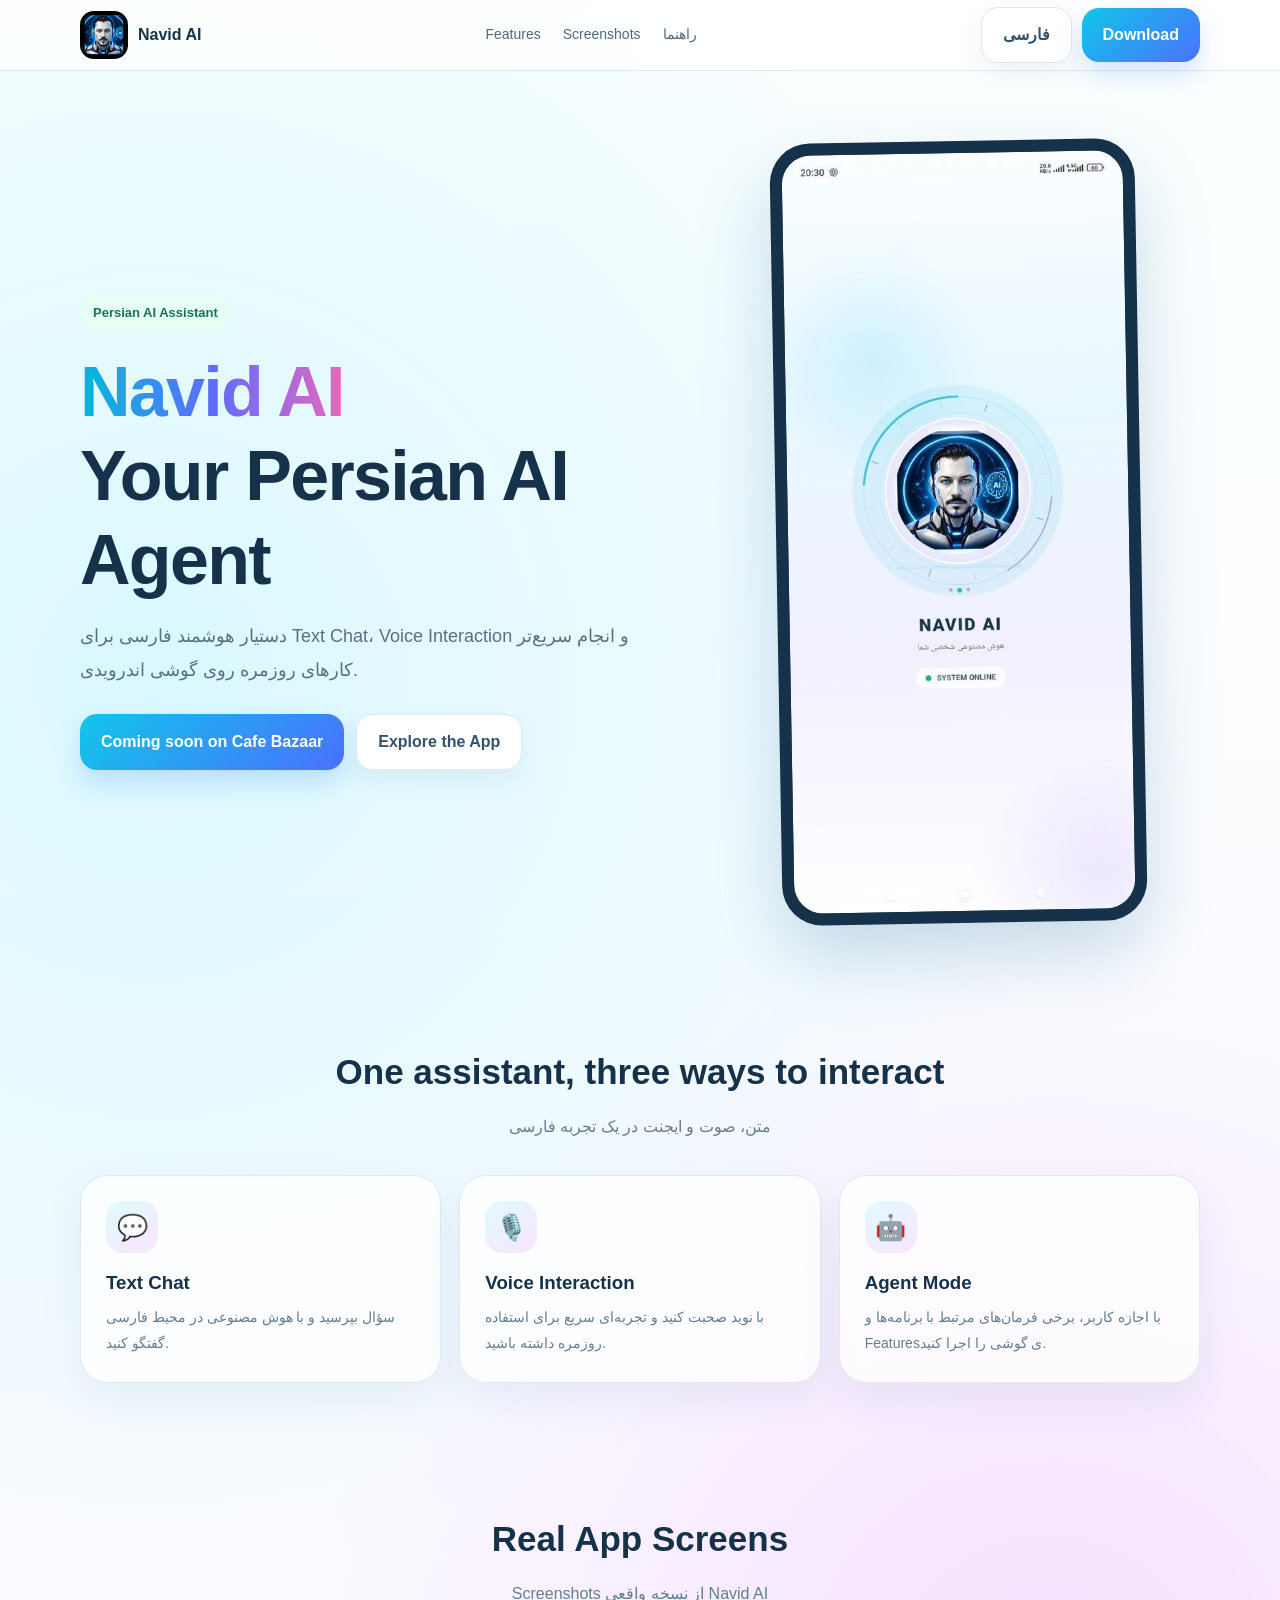
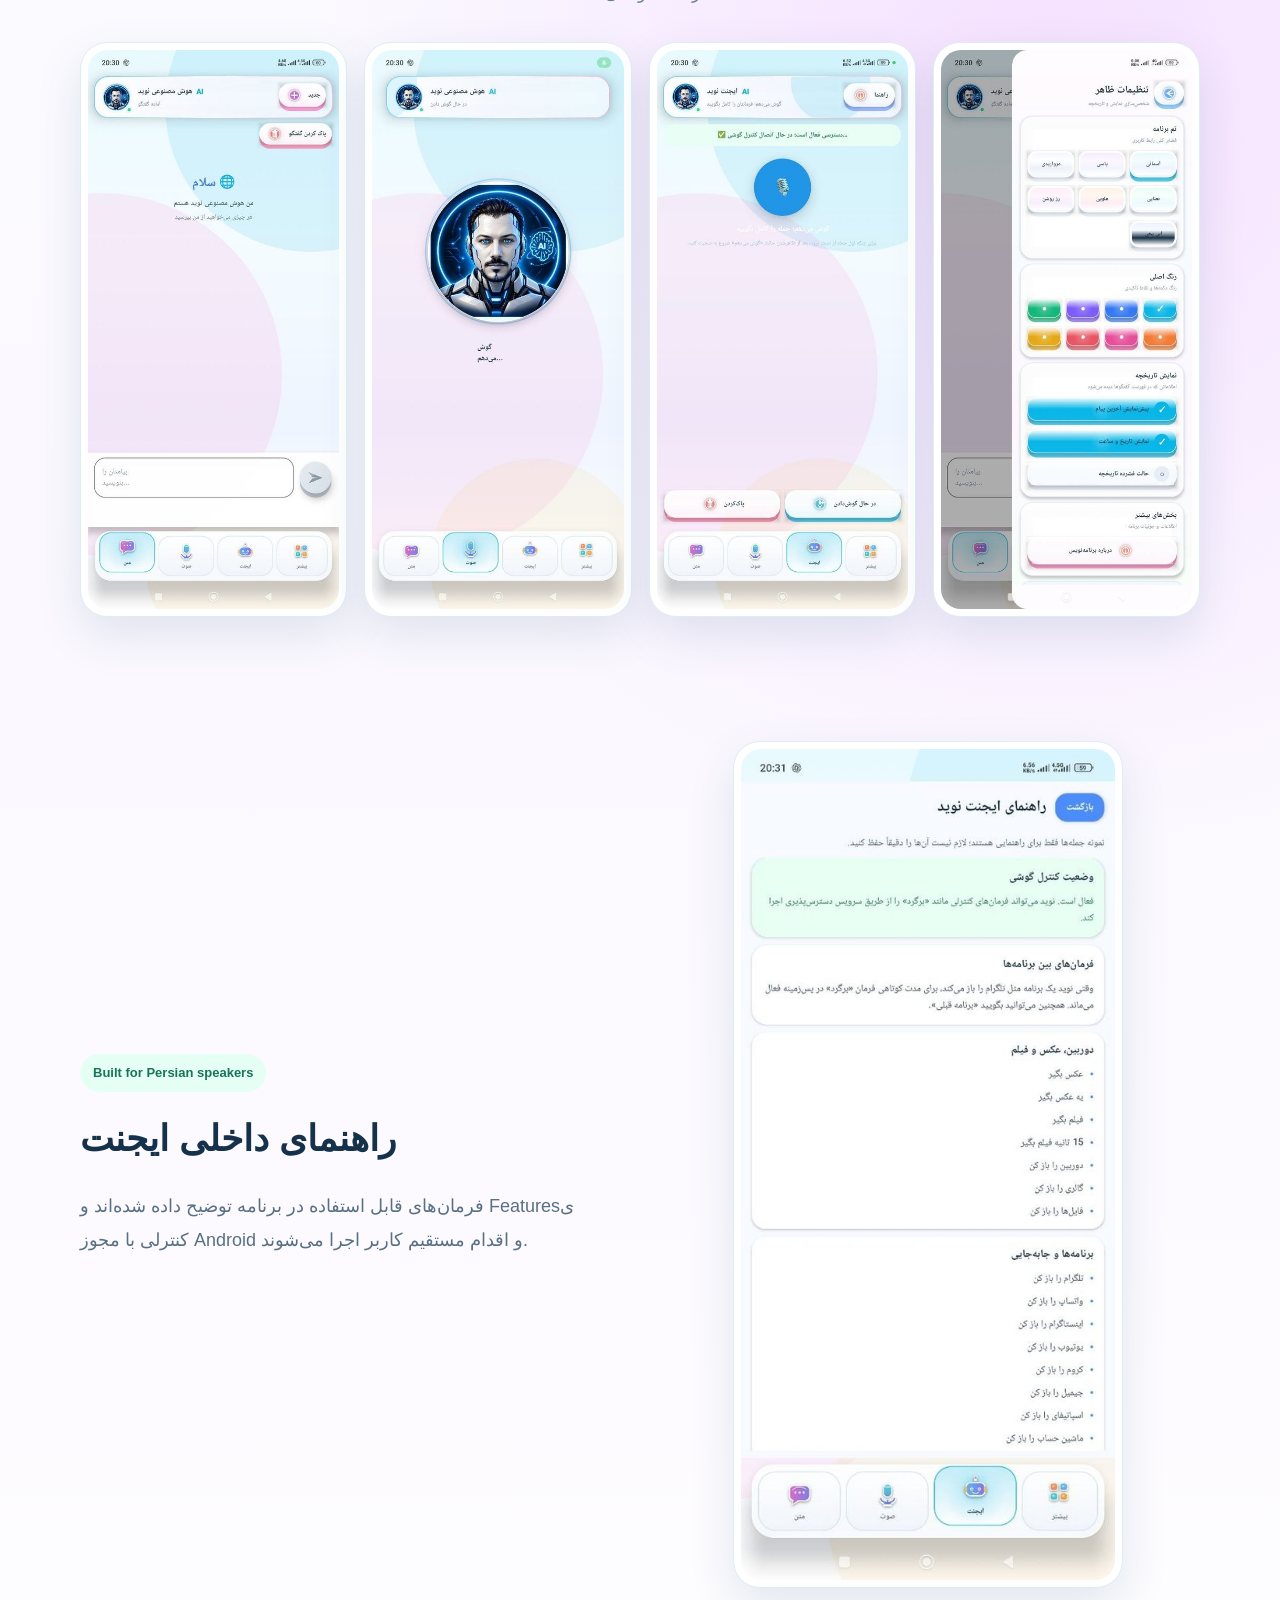
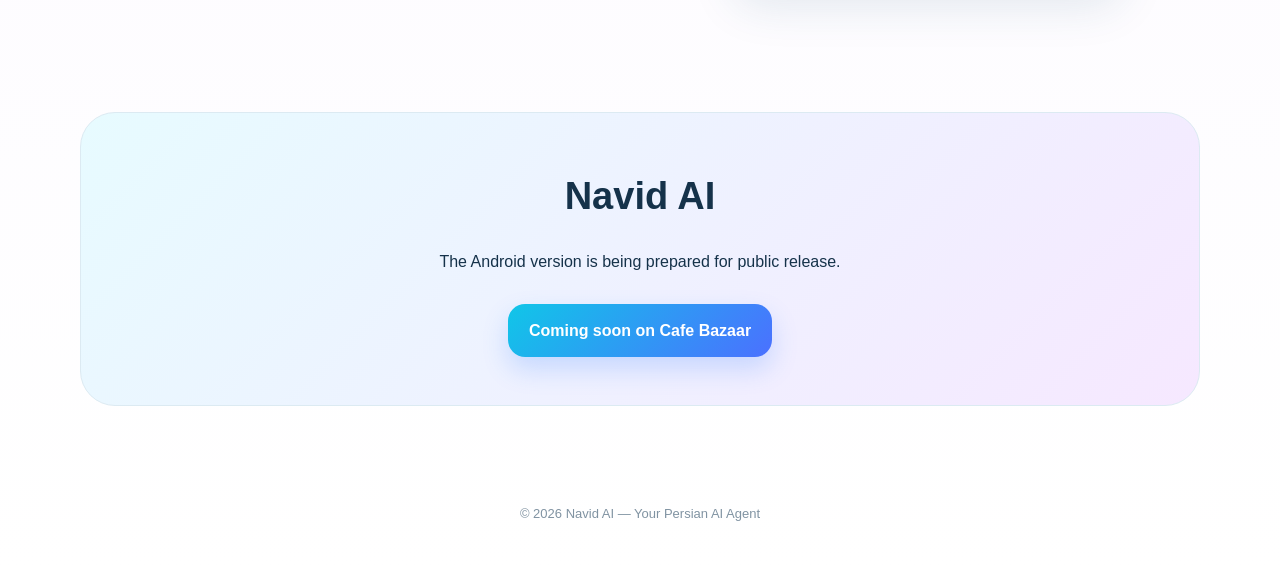
==== en/index.html @ 3cb5681d "Add files via upload" ====
<!doctype html><html lang="en" dir="ltr"><head><meta charset="utf-8"><meta name="viewport" content="width=device-width,initial-scale=1"><meta name="theme-color" content="#f3fbff"><title>Navid AI | Persian AI Agent</title><meta name="description" content="Navid AI is a Persian AI assistant for text chat, voice interaction, and smart everyday tasks on Android."><style>
:root{--ink:#15324a;--muted:#667d90;--cyan:#10c6e8;--blue:#4b70ff;--pink:#f36fc4;--line:#dceaf2}*{box-sizing:border-box}html{scroll-behavior:smooth}body{margin:0;font-family:Tahoma,'Segoe UI',sans-serif;color:var(--ink);background:radial-gradient(circle at 12% 18%,#d9f8ff 0,transparent 28%),radial-gradient(circle at 82% 45%,#f5e0ff 0,transparent 32%),linear-gradient(#fbffff,#fbf8ff 62%,#fff);line-height:1.85}a{color:inherit;text-decoration:none}.wrap{width:min(1120px,92%);margin:auto}nav{position:sticky;top:0;z-index:20;background:#ffffffcc;backdrop-filter:blur(15px);border-bottom:1px solid var(--line)}.nav{min-height:70px;display:flex;align-items:center;justify-content:space-between;gap:18px}.brand{display:flex;align-items:center;gap:10px;font-weight:900}.brand img{width:48px;height:48px;border-radius:14px}.links{display:flex;gap:22px;font-size:14px;color:#50697c}.btn{display:inline-flex;justify-content:center;align-items:center;padding:12px 21px;border-radius:17px;background:linear-gradient(135deg,var(--cyan),var(--blue));color:white;font-weight:800;box-shadow:0 12px 26px #2a78ff35}.ghost{background:white;color:#31536c;border:1px solid var(--line);box-shadow:0 10px 24px #1b5d8014}.hero{padding:70px 0 55px}.grid{display:grid;grid-template-columns:1.1fr .9fr;gap:48px;align-items:center}.badge{display:inline-block;padding:7px 13px;border-radius:999px;background:#e6fff5;color:#16745a;font-size:13px;font-weight:800}h1{font-size:clamp(39px,6vw,70px);line-height:1.2;margin:18px 0 12px;letter-spacing:-1.7px}.grad{background:linear-gradient(90deg,#04b9da,#5e6cff,#e968ba);-webkit-background-clip:text;color:transparent}.lead{font-size:18px;color:#587083;max-width:650px}.actions{display:flex;gap:12px;flex-wrap:wrap;margin-top:27px}.phone{width:min(365px,88vw);margin:auto;padding:12px;border-radius:40px;background:#16324a;box-shadow:0 32px 75px #1a66973b;transform:rotate(-1deg)}.phone img{width:100%;display:block;border-radius:29px}section{padding:62px 0}.title{text-align:center;margin-bottom:34px}.title h2{font-size:35px;margin:0 0 7px}.title p{margin:0;color:var(--muted)}.features{display:grid;grid-template-columns:repeat(3,1fr);gap:18px}.card{background:#ffffffcf;border:1px solid var(--line);border-radius:27px;padding:25px;box-shadow:0 16px 42px #1d557713}.ico{width:52px;height:52px;border-radius:17px;display:grid;place-items:center;font-size:25px;background:linear-gradient(145deg,#e0fbff,#fae4ff)}.card h3{margin:13px 0 4px}.card p{margin:0;color:#667d90;font-size:14px}.gallery{display:grid;grid-template-columns:repeat(4,1fr);gap:17px;align-items:start}.shot{background:white;padding:7px;border-radius:27px;border:1px solid #e0ecf2;box-shadow:0 18px 45px #1d557720}.shot img{width:100%;display:block;border-radius:20px}.split{display:grid;grid-template-columns:1fr 1fr;gap:30px;align-items:center}.split .shot{max-width:390px;margin:auto}.cta{text-align:center;background:linear-gradient(135deg,#e7fbff,#f6e8ff);border:1px solid var(--line);border-radius:35px;padding:48px 22px}.cta h2{font-size:38px;margin:0}footer{padding:34px 0 46px;text-align:center;color:#8093a2;font-size:13px}@media(max-width:850px){.links{display:none}.grid,.split{grid-template-columns:1fr}.hero-copy{text-align:center}.lead{margin:auto}.actions{justify-content:center}.features{grid-template-columns:1fr}.gallery{grid-template-columns:repeat(2,1fr)}}@media(max-width:520px){.gallery{gap:9px}.shot{padding:4px;border-radius:17px}.shot img{border-radius:13px}.title h2{font-size:29px}}
</style></head><body><nav><div class="wrap nav"><div class="brand"><img src="[data-uri]" alt="Navid AI"><span>Navid AI</span></div><div class="links"><a href="#features">Features</a><a href="#screens">Screenshots</a><a href="#guide">راهنما</a></div><div style="display:flex;gap:10px;align-items:center"><a class="btn ghost" href="../">فارسی</a><a class="btn" href="#download">Download</a></div></div></nav>
<header class="hero"><div class="wrap grid"><div class="hero-copy"><span class="badge">Persian AI Assistant</span><h1><span class="grad">Navid AI</span><br>Your Persian AI Agent</h1><p class="lead">دستیار هوشمند فارسی برای Text Chat، Voice Interaction و انجام سریع‌تر کارهای روزمره روی گوشی اندرویدی.</p><div class="actions"><a class="btn" href="#download">Coming soon on Cafe Bazaar</a><a class="btn ghost" href="#screens">Explore the App</a></div></div><div class="phone"><img src="[data-uri]" alt="Navid AI"></div></div></header>
<section id="features"><div class="wrap"><div class="title"><h2>One assistant, three ways to interact</h2><p>متن، صوت و ایجنت در یک تجربه فارسی</p></div><div class="features"><div class="card"><div class="ico">💬</div><h3>Text Chat</h3><p>سؤال بپرسید و با هوش مصنوعی در محیط فارسی گفتگو کنید.</p></div><div class="card"><div class="ico">🎙️</div><h3>Voice Interaction</h3><p>با نوید صحبت کنید و تجربه‌ای سریع برای استفاده روزمره داشته باشید.</p></div><div class="card"><div class="ico">🤖</div><h3>Agent Mode</h3><p>با اجازه کاربر، برخی فرمان‌های مرتبط با برنامه‌ها و Featuresی گوشی را اجرا کنید.</p></div></div></div></section>
<section id="screens"><div class="wrap"><div class="title"><h2>Real App Screens</h2><p>Screenshots از نسخه واقعی Navid AI</p></div><div class="gallery"><div class="shot"><img src="[data-uri]" alt="متن"></div><div class="shot"><img src="[data-uri]" alt="صوت"></div><div class="shot"><img src="[data-uri]" alt="ایجنت"></div><div class="shot"><img src="[data-uri]" alt="تنظیمات"></div></div></div></section>
<section id="guide"><div class="wrap split"><div><span class="badge">Built for Persian speakers</span><h2 style="font-size:36px;margin:14px 0 10px">راهنمای داخلی ایجنت</h2><p class="lead">فرمان‌های قابل استفاده در برنامه توضیح داده شده‌اند و Featuresی کنترلی با مجوز Android و اقدام مستقیم کاربر اجرا می‌شوند.</p></div><div class="shot"><img src="[data-uri]" alt="Agent guide"></div></div></section>
<section id="download"><div class="wrap"><div class="cta"><h2>Navid AI</h2><p>The Android version is being prepared for public release.</p><div class="actions" style="justify-content:center"><span class="btn">Coming soon on Cafe Bazaar</span></div></div></div></section><footer><div class="wrap">© 2026 Navid AI — Your Persian AI Agent</div></footer></body></html>
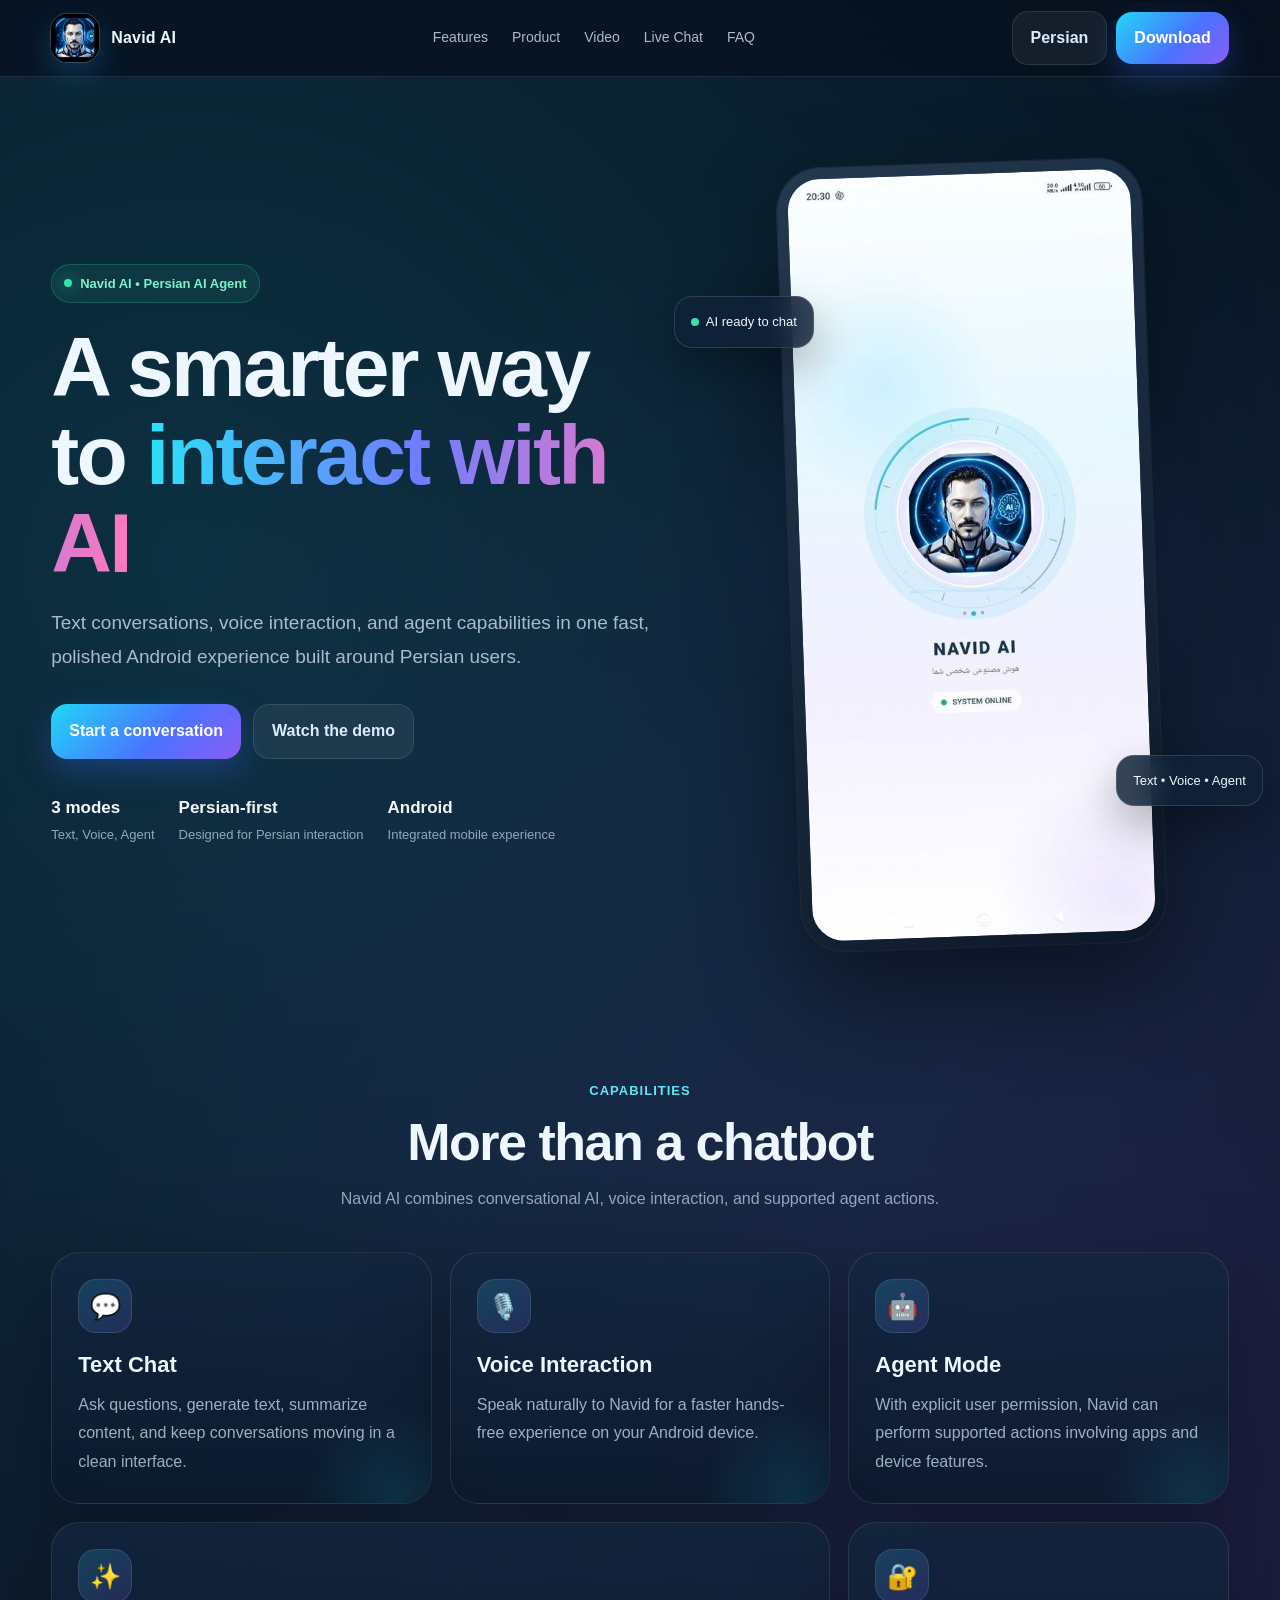
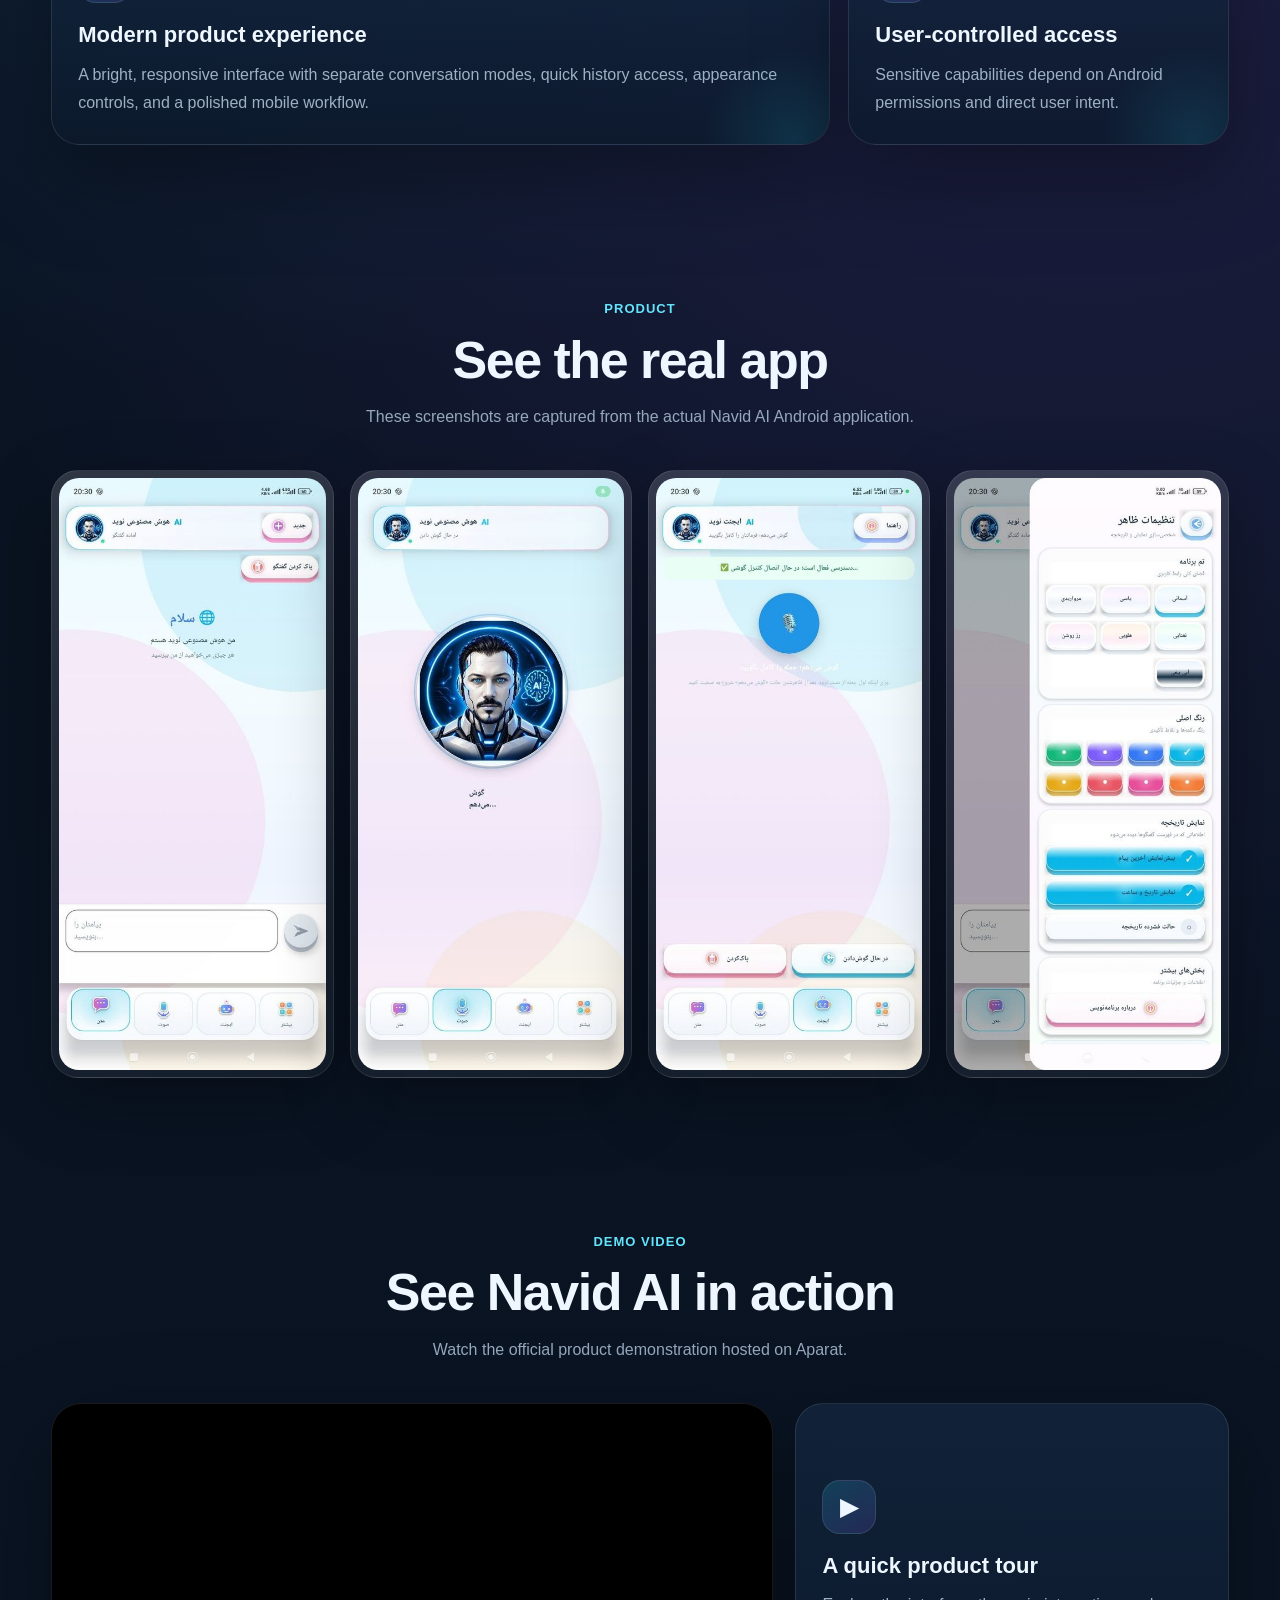
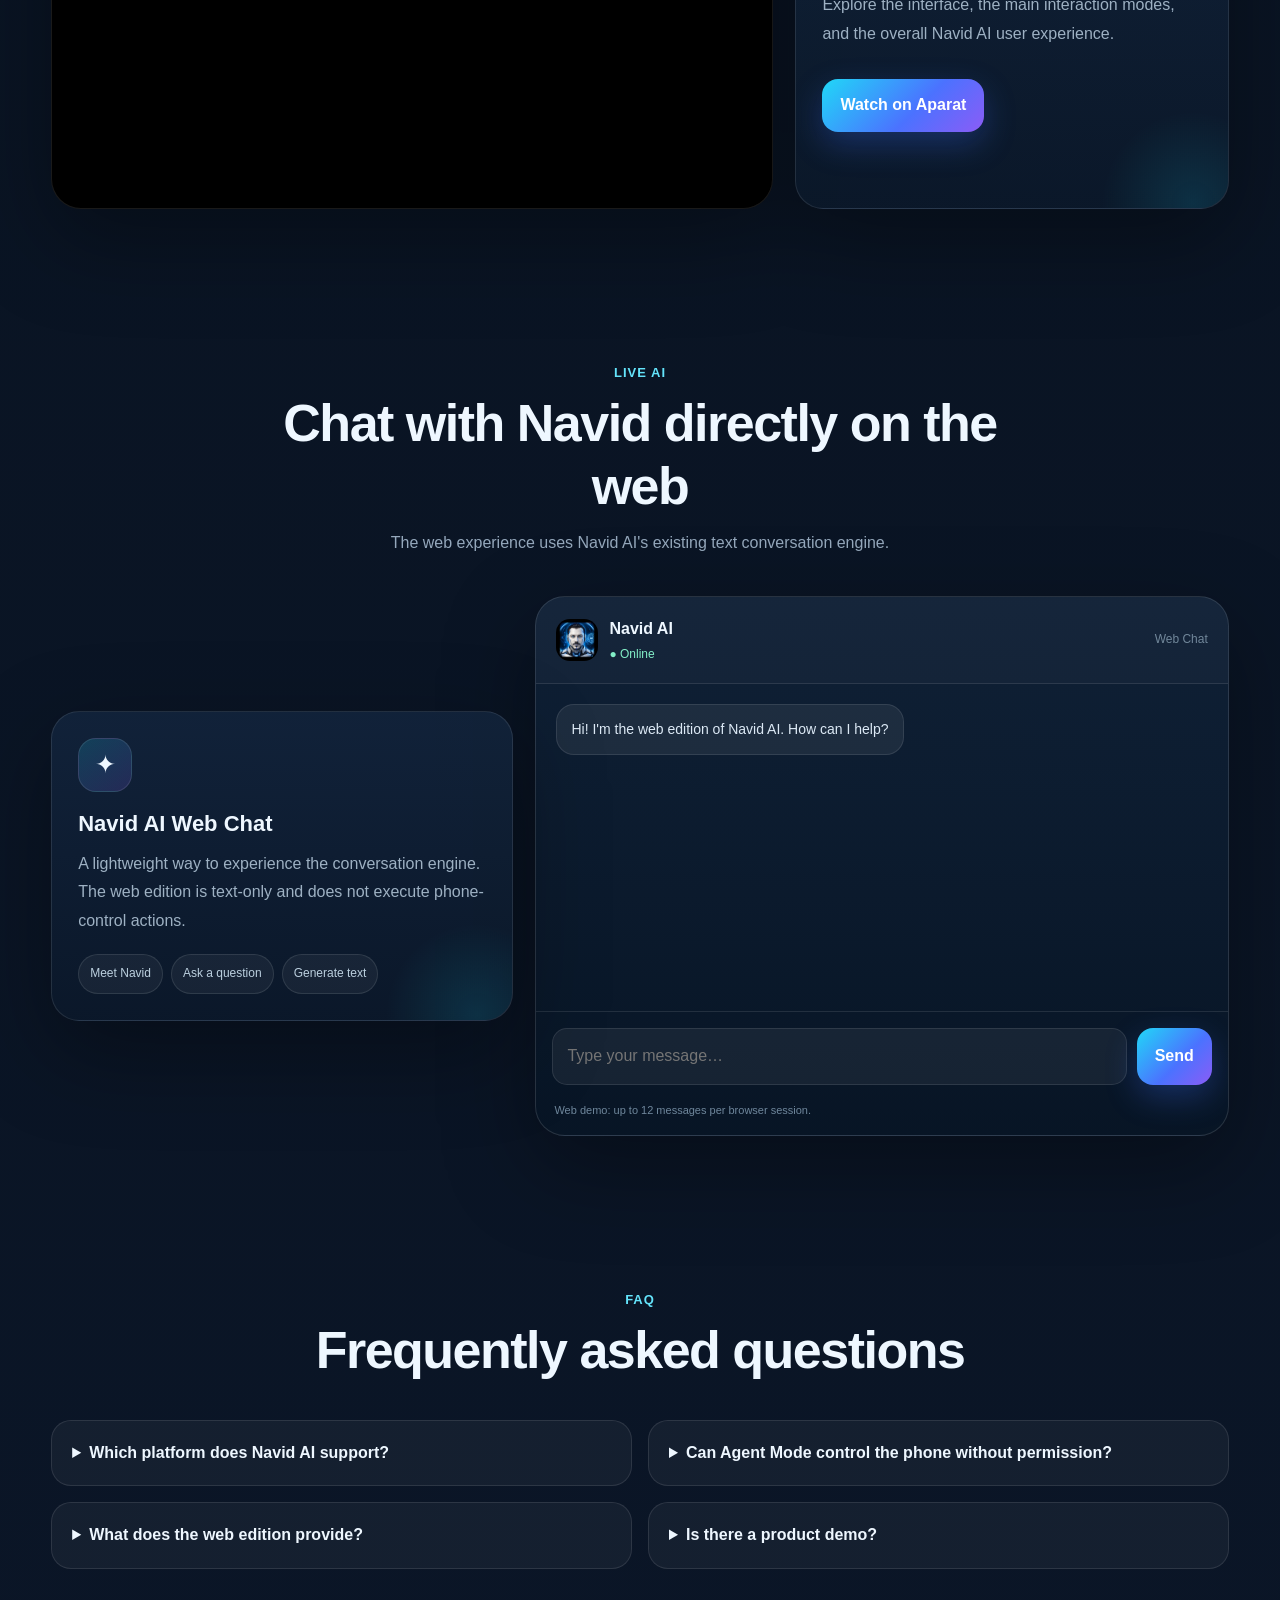
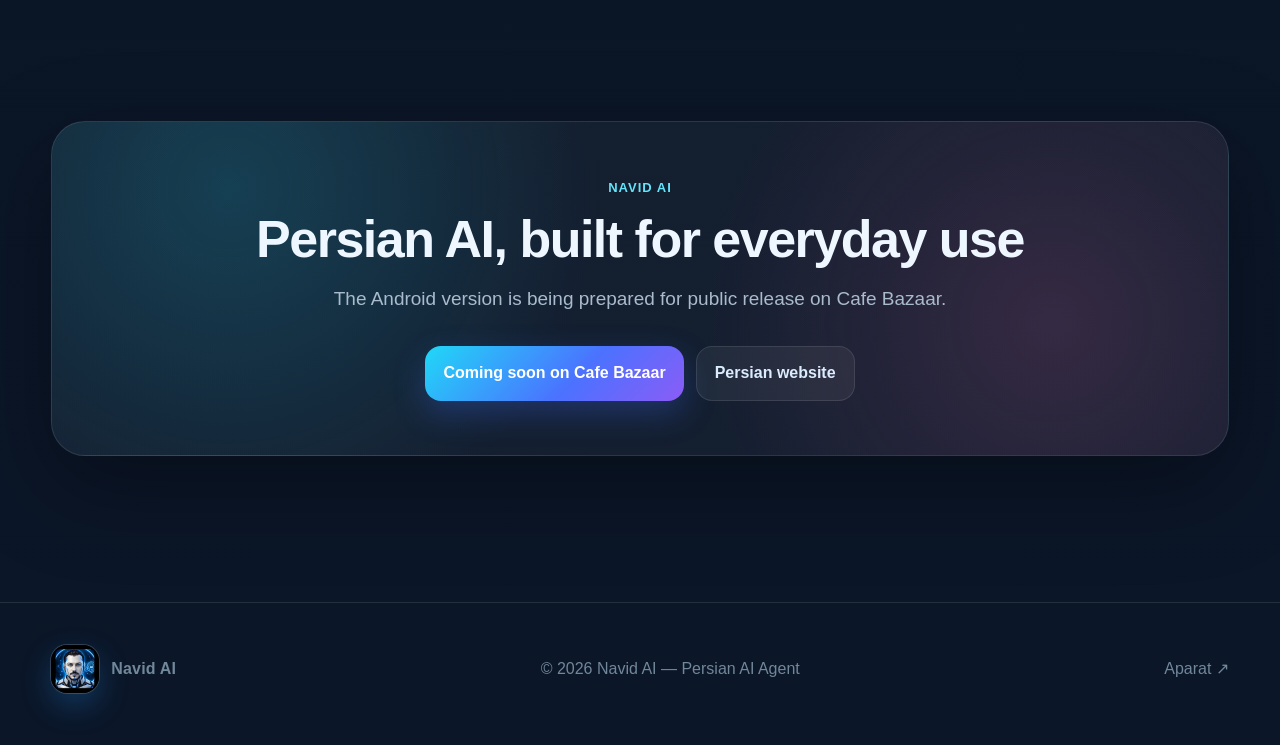
==== commit 03eb0207: "Upgrade English website and remove Persian copy" ====
--- a/en/index.html
+++ b/en/index.html
@@ -1,8 +1,198 @@
-<!doctype html><html lang="en" dir="ltr"><head><meta charset="utf-8"><meta name="viewport" content="width=device-width,initial-scale=1"><meta name="theme-color" content="#f3fbff"><title>Navid AI | Persian AI Agent</title><meta name="description" content="Navid AI is a Persian AI assistant for text chat, voice interaction, and smart everyday tasks on Android."><style>
-:root{--ink:#15324a;--muted:#667d90;--cyan:#10c6e8;--blue:#4b70ff;--pink:#f36fc4;--line:#dceaf2}*{box-sizing:border-box}html{scroll-behavior:smooth}body{margin:0;font-family:Tahoma,'Segoe UI',sans-serif;color:var(--ink);background:radial-gradient(circle at 12% 18%,#d9f8ff 0,transparent 28%),radial-gradient(circle at 82% 45%,#f5e0ff 0,transparent 32%),linear-gradient(#fbffff,#fbf8ff 62%,#fff);line-height:1.85}a{color:inherit;text-decoration:none}.wrap{width:min(1120px,92%);margin:auto}nav{position:sticky;top:0;z-index:20;background:#ffffffcc;backdrop-filter:blur(15px);border-bottom:1px solid var(--line)}.nav{min-height:70px;display:flex;align-items:center;justify-content:space-between;gap:18px}.brand{display:flex;align-items:center;gap:10px;font-weight:900}.brand img{width:48px;height:48px;border-radius:14px}.links{display:flex;gap:22px;font-size:14px;color:#50697c}.btn{display:inline-flex;justify-content:center;align-items:center;padding:12px 21px;border-radius:17px;background:linear-gradient(135deg,var(--cyan),var(--blue));color:white;font-weight:800;box-shadow:0 12px 26px #2a78ff35}.ghost{background:white;color:#31536c;border:1px solid var(--line);box-shadow:0 10px 24px #1b5d8014}.hero{padding:70px 0 55px}.grid{display:grid;grid-template-columns:1.1fr .9fr;gap:48px;align-items:center}.badge{display:inline-block;padding:7px 13px;border-radius:999px;background:#e6fff5;color:#16745a;font-size:13px;font-weight:800}h1{font-size:clamp(39px,6vw,70px);line-height:1.2;margin:18px 0 12px;letter-spacing:-1.7px}.grad{background:linear-gradient(90deg,#04b9da,#5e6cff,#e968ba);-webkit-background-clip:text;color:transparent}.lead{font-size:18px;color:#587083;max-width:650px}.actions{display:flex;gap:12px;flex-wrap:wrap;margin-top:27px}.phone{width:min(365px,88vw);margin:auto;padding:12px;border-radius:40px;background:#16324a;box-shadow:0 32px 75px #1a66973b;transform:rotate(-1deg)}.phone img{width:100%;display:block;border-radius:29px}section{padding:62px 0}.title{text-align:center;margin-bottom:34px}.title h2{font-size:35px;margin:0 0 7px}.title p{margin:0;color:var(--muted)}.features{display:grid;grid-template-columns:repeat(3,1fr);gap:18px}.card{background:#ffffffcf;border:1px solid var(--line);border-radius:27px;padding:25px;box-shadow:0 16px 42px #1d557713}.ico{width:52px;height:52px;border-radius:17px;display:grid;place-items:center;font-size:25px;background:linear-gradient(145deg,#e0fbff,#fae4ff)}.card h3{margin:13px 0 4px}.card p{margin:0;color:#667d90;font-size:14px}.gallery{display:grid;grid-template-columns:repeat(4,1fr);gap:17px;align-items:start}.shot{background:white;padding:7px;border-radius:27px;border:1px solid #e0ecf2;box-shadow:0 18px 45px #1d557720}.shot img{width:100%;display:block;border-radius:20px}.split{display:grid;grid-template-columns:1fr 1fr;gap:30px;align-items:center}.split .shot{max-width:390px;margin:auto}.cta{text-align:center;background:linear-gradient(135deg,#e7fbff,#f6e8ff);border:1px solid var(--line);border-radius:35px;padding:48px 22px}.cta h2{font-size:38px;margin:0}footer{padding:34px 0 46px;text-align:center;color:#8093a2;font-size:13px}@media(max-width:850px){.links{display:none}.grid,.split{grid-template-columns:1fr}.hero-copy{text-align:center}.lead{margin:auto}.actions{justify-content:center}.features{grid-template-columns:1fr}.gallery{grid-template-columns:repeat(2,1fr)}}@media(max-width:520px){.gallery{gap:9px}.shot{padding:4px;border-radius:17px}.shot img{border-radius:13px}.title h2{font-size:29px}}
-</style></head><body><nav><div class="wrap nav"><div class="brand"><img src="[data-uri]" alt="Navid AI"><span>Navid AI</span></div><div class="links"><a href="#features">Features</a><a href="#screens">Screenshots</a><a href="#guide">راهنما</a></div><div style="display:flex;gap:10px;align-items:center"><a class="btn ghost" href="../">فارسی</a><a class="btn" href="#download">Download</a></div></div></nav>
-<header class="hero"><div class="wrap grid"><div class="hero-copy"><span class="badge">Persian AI Assistant</span><h1><span class="grad">Navid AI</span><br>Your Persian AI Agent</h1><p class="lead">دستیار هوشمند فارسی برای Text Chat، Voice Interaction و انجام سریع‌تر کارهای روزمره روی گوشی اندرویدی.</p><div class="actions"><a class="btn" href="#download">Coming soon on Cafe Bazaar</a><a class="btn ghost" href="#screens">Explore the App</a></div></div><div class="phone"><img src="[data-uri]" alt="Navid AI"></div></div></header>
-<section id="features"><div class="wrap"><div class="title"><h2>One assistant, three ways to interact</h2><p>متن، صوت و ایجنت در یک تجربه فارسی</p></div><div class="features"><div class="card"><div class="ico">💬</div><h3>Text Chat</h3><p>سؤال بپرسید و با هوش مصنوعی در محیط فارسی گفتگو کنید.</p></div><div class="card"><div class="ico">🎙️</div><h3>Voice Interaction</h3><p>با نوید صحبت کنید و تجربه‌ای سریع برای استفاده روزمره داشته باشید.</p></div><div class="card"><div class="ico">🤖</div><h3>Agent Mode</h3><p>با اجازه کاربر، برخی فرمان‌های مرتبط با برنامه‌ها و Featuresی گوشی را اجرا کنید.</p></div></div></div></section>
-<section id="screens"><div class="wrap"><div class="title"><h2>Real App Screens</h2><p>Screenshots از نسخه واقعی Navid AI</p></div><div class="gallery"><div class="shot"><img src="[data-uri]" alt="متن"></div><div class="shot"><img src="[data-uri]" alt="صوت"></div><div class="shot"><img src="[data-uri]" alt="ایجنت"></div><div class="shot"><img src="[data-uri]